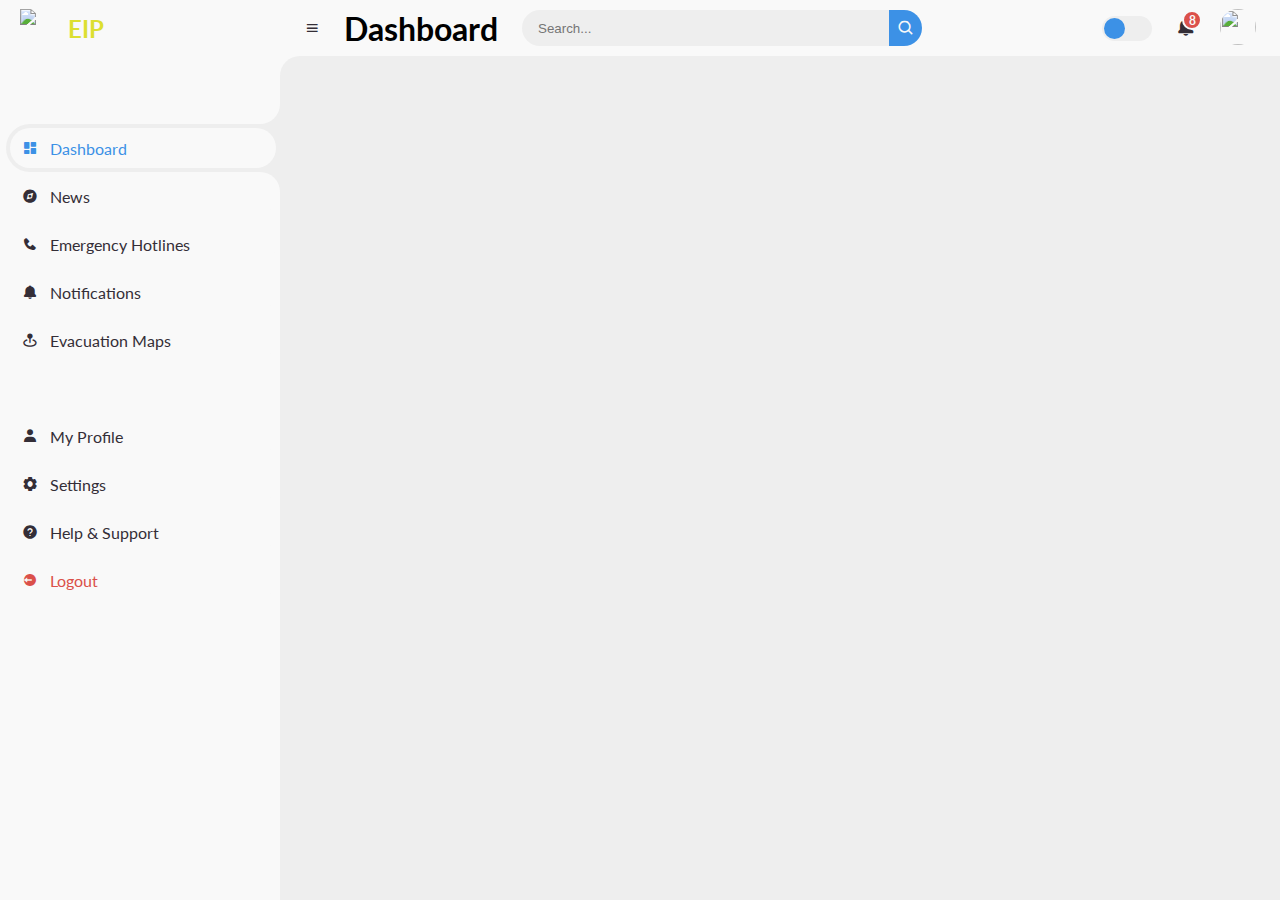
==== index.html @ 66604053 "removed categories" ====
<!DOCTYPE html>
<html lang="en">
<head>
	<meta charset="UTF-8">
	<meta name="viewport" content="width=device-width, initial-scale=1.0">

	<!-- Boxicons -->
	<link href='https://unpkg.com/boxicons@2.0.9/css/boxicons.min.css' rel='stylesheet'>
	<!-- My CSS -->
	<link rel="stylesheet" href="style.css">

	<title>Earthquake Information Hub</title>
</head>
<body>


	<!-- SIDEBAR -->
	<section id="sidebar">
		<a href="#" class="brand">
			<img class="icon" src="dbti.png"></img>
			<span id="logo" class="main-text">EIP</span>
		</a>
		<ul class="side-menu top">
			<li class="active">
				<a id="dashboard" href="#">
					<i class='bx bxs-dashboard' ></i>
					<span class="text">Dashboard</span>
				</a>
			</li>
			<li>
				<a id="news" href="#">
					<i class='bx bxs-compass' ></i>
					<span class="text">News</span>
				</a>
			</li>
			<li>
				<a id="hotlines" href="#">
					<i class='bx bxs-phone' ></i>
					<span class="text">Emergency Hotlines</span>
				</a>
			</li>
			<li>
				<a id="notifications" href="#">
					<i class='bx bxs-bell' ></i>
					<span class="text">Notifications</span>
				</a>
			</li>
			<li>
				<a id="maps" href="#">
					<i class='bx bxs-map-pin' ></i>
					<span class="text">Evacuation Maps</span>
				</a>
			</li>
		</ul>
		<ul class="side-menu">
			<li>
				<a href="#">
					<i class='bx bxs-user' ></i>
					<span class="text">My Profile</span>
				</a>
			</li>
			<li>
				<a href="#">
					<i class='bx bxs-cog' ></i>
					<span class="text">Settings</span>
				</a>
			</li>
			<li>
				<a href="#">
					<i class='bx bxs-help-circle' ></i>
					<span class="text">Help & Support</span>
				</a>
			</li>
			<li>
				<a href="#" class="logout">
					<i class='bx bxs-log-out-circle' ></i>
					<span class="text">Logout</span>
				</a>
			</li>
		</ul>
	</section>
	<!-- SIDEBAR -->

	<!-- CONTENT -->
	<section id="content">
		<!-- NAVBAR -->
		<nav>
			<i class='bx bx-menu' ></i>
			<div class="header-title">
				<h1 id="headerText">yes</h1>
			</div>
			<form action="#">
				<div class="form-input">
					<input type="search" placeholder="Search...">
					<button type="submit" class="search-btn"><i class='bx bx-search' ></i></button>
				</div>
			</form>
			<input type="checkbox" id="switch-mode" hidden>
			<label for="switch-mode" class="switch-mode"></label>
			<a href="#" class="notification">
				<i id="notifications2" class='bx bxs-bell' ></i>
				<span class="num">8</span>
			</a>
			<a href="#" class="profile">
				<img src="img/final.png">
			</a>
		</nav>
		<!-- NAVBAR -->

		<!-- MAIN -->
		<main>
			<!-- DASHBOARD MAIN-->
			<div id="main-dashboard">
				<div class="head-title">
					<div class="left">
					</div>
				</div>
			</div>
			<div id="main-news">
				<div class="head-title">
					<div class="left">
						<div id="newsContainer">
							<iframe id="box-info" src="https://earthquake.phivolcs.dost.gov.ph/" frameborder="0" allowfullscreen>No iframes</iframe>
						</div>
					</div>
				</div>
			</div>
			<div id="main-hotlines">
				<div class="head-title">
					<div class="left">
						<div id="hotlines">
						</div>
					</div>
				</div>
			</div>
			<div id="main-notifications">
				<div class="head-title">
					<div class="left">
					</div>
				</div>
			</div>
			<div id="main-maps">
				<div class="head-title">
					<iframe id="box-info" src="AR-105.jpg" frameborder="0" allowfullscreen>
					</iframe>
					<div class="left">
					</div>
				</div>
			</div>

		</main>
		<!-- MAIN -->
	</section>
	<!-- CONTENT -->
	

	<script src="script.js"></script>
</body>
</html>
---- style.css ----
@import url('https://fonts.googleapis.com/css2?family=Lato:wght@400;700&family=Poppins:wght@400;500;600;700&display=swap');

* {
	margin: 0;
	padding: 0;
	box-sizing: border-box;
}

a {
	text-decoration: none;
}

li {
	list-style: none;
}

:root {
	--poppins: 'Poppins', sans-serif;
	--lato: 'Lato', sans-serif;

	--light: #F9F9F9;
	--blue: #3C91E6;
	--light-blue: #CFE8FF;
	--grey: #eee;
	--dark-grey: #AAAAAA;
	--dark: #342E37;
	--red: #DB504A;
	--yellow: #FFCE26;
	--light-yellow: #FFF2C6;
	--orange: #FD7238;
	--light-orange: #FFE0D3;
}

html {
	overflow-x: hidden;
}

body.dark {
	--light: #0C0C1E;
	--grey: #060714;
	--dark: #FBFBFB;
}

body {
	background: var(--grey);
	overflow-x: hidden;
}

/* NEWS */
/* Basic styling for news articles */
.newsArticle {
	margin-bottom: 20px;
	padding: 10px;
	border: 1px solid #ccc;
	border-radius: 5px;
  }
  
  .newsTitle {
	font-size: 18px;
	font-weight: bold;
	margin-bottom: 5px;
  }
  
  .newsDescription {
	font-size: 16px;
	color: #333;
  }
  
  .newsSource {
	font-size: 14px;
	color: #666;
  }
  



/* SIDEBAR */
#sidebar {
	position: fixed;
	top: 0;
	left: 0;
	width: 280px;
	height: 100%;
	background: var(--light);
	z-index: 2000;
	font-family: var(--lato);
	transition: .3s ease;
	overflow-x: hidden;
	scrollbar-width: none;
}
#sidebar::--webkit-scrollbar {
	display: none;
}
#sidebar.hide {
	width: 60px;
}
#sidebar .main-text {
	color: #DCDF31;
}
#sidebar .brand {
	font-size: 24px;
	font-weight: 700;
	height: 56px;
	display: flex;
	align-items: center;
	color: var(--blue);
	position: sticky;
	top: 0;
	left: 0;
	background: var(--light);
	z-index: 500;
	padding-bottom: 20px;
	box-sizing: content-box;
}
#sidebar .brand .bx {
	min-width: 60px;
	display: flex;
	justify-content: center;
}
#sidebar .icon {
	min-width: 38px;
	min-height: 38px;
	max-width: 38px;
	max-height: 38px;
	margin: 20px;
	margin-right: 10px;
}

#sidebar .side-menu {
	width: 100%;
	margin-top: 48px;
}
#sidebar .side-menu li {
	height: 48px;
	background: transparent;
	margin-left: 6px;
	border-radius: 48px 0 0 48px;
	padding: 4px;
}
#sidebar .side-menu li.active {
	background: var(--grey);
	position: relative;
}
#sidebar .side-menu li.active::before {
	content: '';
	position: absolute;
	width: 40px;
	height: 40px;
	border-radius: 50%;
	top: -40px;
	right: 0;
	box-shadow: 20px 20px 0 var(--grey);
	z-index: -1;
}
#sidebar .side-menu li.active::after {
	content: '';
	position: absolute;
	width: 40px;
	height: 40px;
	border-radius: 50%;
	bottom: -40px;
	right: 0;
	box-shadow: 20px -20px 0 var(--grey);
	z-index: -1;
}
#sidebar .side-menu li a {
	width: 100%;
	height: 100%;
	background: var(--light);
	display: flex;
	align-items: center;
	border-radius: 48px;
	font-size: 16px;
	color: var(--dark);
	white-space: nowrap;
	overflow-x: hidden;
}
#sidebar .side-menu.top li.active a {
	color: var(--blue);
}
#sidebar.hide .side-menu li a {
	width: calc(48px - (4px * 2));
	transition: width .3s ease;
}
#sidebar .side-menu li a.logout {
	color: var(--red);
}
#sidebar .side-menu.top li a:hover {
	color: var(--blue);
}
#sidebar .side-menu li a .bx {
	min-width: calc(60px  - ((4px + 6px) * 2));
	display: flex;
	justify-content: center;
}
/* SIDEBAR */





/* CONTENT */
#content {
	position: relative;
	width: calc(100% - 280px);
	left: 280px;
	transition: .3s ease;
}
#sidebar.hide ~ #content {
	width: calc(100% - 60px);
	left: 60px;
}




/* NAVBAR */
#content nav {
	height: 56px;
	background: var(--light);
	padding: 0 24px;
	display: flex;
	align-items: center;
	grid-gap: 24px;
	font-family: var(--lato);
	position: sticky;
	top: 0;
	left: 0;
	z-index: 1000;
}
#content nav::before {
	content: '';
	position: absolute;
	width: 40px;
	height: 40px;
	bottom: -40px;
	left: 0;
	border-radius: 50%;
	box-shadow: -20px -20px 0 var(--light);
}
#content nav a {
	color: var(--dark);
}
#content nav .bx.bx-menu {
	cursor: pointer;
	color: var(--dark);
}
#content nav .nav-link {
	font-size: 16px;
	transition: .3s ease;
}
#content nav .nav-link:hover {
	color: var(--blue);
}
#content nav form {
	max-width: 400px;
	width: 100%;
	margin-right: auto;
}
#content nav form .form-input {
	display: flex;
	align-items: center;
	height: 36px;
}
#content nav form .form-input input {
	flex-grow: 1;
	padding: 0 16px;
	height: 100%;
	border: none;
	background: var(--grey);
	border-radius: 36px 0 0 36px;
	outline: none;
	width: 100%;
	color: var(--dark);
}
#content nav form .form-input button {
	width: 36px;
	height: 100%;
	display: flex;
	justify-content: center;
	align-items: center;
	background: var(--blue);
	color: var(--light);
	font-size: 18px;
	border: none;
	outline: none;
	border-radius: 0 36px 36px 0;
	cursor: pointer;
}
#content nav .notification {
	font-size: 20px;
	position: relative;
}
#content nav .notification .num {
	position: absolute;
	top: -6px;
	right: -6px;
	width: 20px;
	height: 20px;
	border-radius: 50%;
	border: 2px solid var(--light);
	background: var(--red);
	color: var(--light);
	font-weight: 700;
	font-size: 12px;
	display: flex;
	justify-content: center;
	align-items: center;
}
#content nav .profile img {
	width: 36px;
	height: 36px;
	object-fit: cover;
	border-radius: 50%;
}
#content nav .switch-mode {
	display: block;
	min-width: 50px;
	height: 25px;
	border-radius: 25px;
	background: var(--grey);
	cursor: pointer;
	position: relative;
}
#content nav .switch-mode::before {
	content: '';
	position: absolute;
	top: 2px;
	left: 2px;
	bottom: 2px;
	width: calc(25px - 4px);
	background: var(--blue);
	border-radius: 50%;
	transition: all .3s ease;
}
#content nav #switch-mode:checked + .switch-mode::before {
	left: calc(100% - (25px - 4px) - 2px);
}
/* NAVBAR */





/* MAIN */
#content main {
	width: 100%;
	padding: 36px 24px;
	font-family: var(--poppins);
	max-height: calc(100vh - 56px);
	overflow-y: auto;
}
#content main .head-title {
	display: flex;
	align-items: center;
	justify-content: space-between;
	grid-gap: 16px;
	flex-wrap: wrap;
}
#content main .head-title .left h1 {
	font-size: 36px;
	font-weight: 600;
	margin-bottom: 10px;
	color: var(--dark);
}
#content main .head-title .left iframe {
	display: flex;
	flex-wrap: wrap;
	align-items: center;
	height: 10000px;
	min-width: 1000px;
	margin:0;
	auto;	
}
#content main .head-title .left .breadcrumb {
	display: flex;
	align-items: center;
	grid-gap: 16px;
}
#content main .head-title .left .breadcrumb li {
	color: var(--dark);
}
#content main .head-title .left .breadcrumb li a {
	color: var(--dark-grey);
	pointer-events: none;
}
#content main .head-title .left .breadcrumb li a.active {
	color: var(--blue);
	pointer-events: unset;
}
#content main .head-title .btn-download {
	height: 36px;
	padding: 0 16px;
	border-radius: 36px;
	background: var(--blue);
	color: var(--light);
	display: flex;
	justify-content: center;
	align-items: center;
	grid-gap: 10px;
	font-weight: 500;
}




#content main .box-info {
	display: grid;
	grid-template-columns: repeat(auto-fit, minmax(240px, 1fr));
	grid-gap: 24px;
	margin-top: 36px;
}
#content main .box-info li {
	padding: 24px;
	background: var(--light);
	border-radius: 20px;
	display: flex;
	align-items: center;
	grid-gap: 24px;
}
#content main .box-info li .bx {
	width: 80px;
	height: 80px;
	border-radius: 10px;
	font-size: 36px;
	display: flex;
	justify-content: center;
	align-items: center;
}
#content main .box-info li:nth-child(1) .bx {
	background: var(--light-blue);
	color: var(--blue);
}
#content main .box-info li:nth-child(2) .bx {
	background: var(--light-yellow);
	color: var(--yellow);
}
#content main .box-info li:nth-child(3) .bx {
	background: var(--light-orange);
	color: var(--orange);
}
#content main .box-info li .text h3 {
	font-size: 24px;
	font-weight: 600;
	color: var(--dark);
}
#content main .box-info li .text p {
	color: var(--dark);	
}





#content main .table-data {
	display: flex;
	flex-wrap: wrap;
	grid-gap: 24px;
	margin-top: 24px;
	width: 100%;
	color: var(--dark);
}
#content main .table-data > div {
	border-radius: 20px;
	background: var(--light);
	padding: 24px;
	overflow-x: auto;
}
#content main .table-data .head {
	display: flex;
	align-items: center;
	grid-gap: 16px;
	margin-bottom: 24px;
}
#content main .table-data .head h3 {
	margin-right: auto;
	font-size: 24px;
	font-weight: 600;
}
#content main .table-data .head .bx {
	cursor: pointer;
}

#content main .table-data .order {
	flex-grow: 1;
	flex-basis: 500px;
}
#content main .table-data .order table {
	width: 100%;
	border-collapse: collapse;
}
#content main .table-data .order table th {
	padding-bottom: 12px;
	font-size: 13px;
	text-align: left;
	border-bottom: 1px solid var(--grey);
}
#content main .table-data .order table td {
	padding: 16px 0;
}
#content main .table-data .order table tr td:first-child {
	display: flex;
	align-items: center;
	grid-gap: 12px;
	padding-left: 6px;
}
#content main .table-data .order table td img {
	width: 36px;
	height: 36px;
	border-radius: 50%;
	object-fit: cover;
}
#content main .table-data .order table tbody tr:hover {
	background: var(--grey);
}
#content main .table-data .order table tr td .status {
	font-size: 10px;
	padding: 6px 16px;
	color: var(--light);
	border-radius: 20px;
	font-weight: 700;
}
#content main .table-data .order table tr td .status.completed {
	background: var(--blue);
}
#content main .table-data .order table tr td .status.process {
	background: var(--yellow);
}
#content main .table-data .order table tr td .status.pending {
	background: var(--orange);
}


#content main .table-data .todo {
	flex-grow: 1;
	flex-basis: 300px;
}
#content main .table-data .todo .todo-list {
	width: 100%;
}
#content main .table-data .todo .todo-list li {
	width: 100%;
	margin-bottom: 16px;
	background: var(--grey);
	border-radius: 10px;
	padding: 14px 20px;
	display: flex;
	justify-content: space-between;
	align-items: center;
}
#content main .table-data .todo .todo-list li .bx {
	cursor: pointer;
}
#content main .table-data .todo .todo-list li.completed {
	border-left: 10px solid var(--blue);
}
#content main .table-data .todo .todo-list li.not-completed {
	border-left: 10px solid var(--orange);
}
#content main .table-data .todo .todo-list li:last-child {
	margin-bottom: 0;
}
/* MAIN */
/* CONTENT */









@media screen and (max-width: 768px) {
	#sidebar {
		width: 200px;
	}

	#content {
		width: calc(100% - 60px);
		left: 200px;
	}

	#content nav .nav-link {
		display: none;
	}
}






@media screen and (max-width: 576px) {
	#content nav form .form-input input {
		display: none;
	}

	#content nav form .form-input button {
		width: auto;
		height: auto;
		background: transparent;
		border-radius: none;
		color: var(--dark);
	}

	#content nav form.show .form-input input {
		display: block;
		width: 100%;
	}
	#content nav form.show .form-input button {
		width: 36px;
		height: 100%;
		border-radius: 0 36px 36px 0;
		color: var(--light);
		background: var(--red);
	}

	#content nav form.show ~ .notification,
	#content nav form.show ~ .profile {
		display: none;
	}

	#content main .box-info {
		grid-template-columns: 1fr;
	}

	#content main .table-data .head {
		min-width: 420px;
	}
	#content main .table-data .order table {
		min-width: 420px;
	}
	#content main .table-data .todo .todo-list {
		min-width: 420px;
	}
}
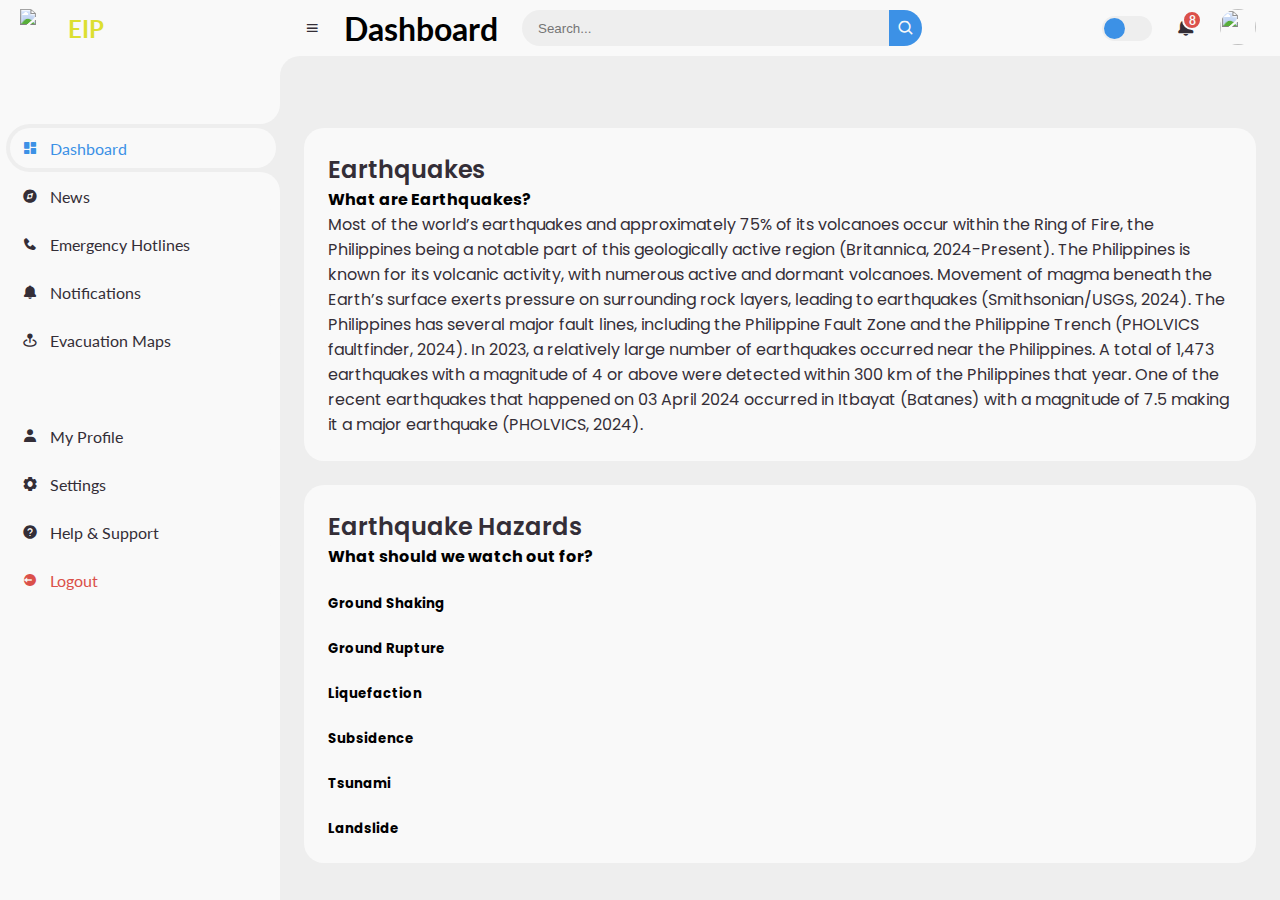
==== commit dd1d51c9: "dashboard text" ====
--- a/index.html
+++ b/index.html
@@ -9,6 +9,31 @@
 	<!-- My CSS -->
 	<link rel="stylesheet" href="style.css">
 
+	<script src="https://www.gstatic.com/firebasejs/ui/6.0.1/firebase-ui-auth.js"></script>
+	<link type="text/css" rel="stylesheet" href="https://www.gstatic.com/firebasejs/ui/6.0.1/firebase-ui-auth.css" />
+
+	<script>
+		import { initializeApp } from "firebase/app";
+		import { getAnalytics } from "firebase/analytics";
+// TODO: Add SDKs for Firebase products that you want to use
+// https://firebase.google.com/docs/web/setup#available-libraries
+
+// Your web app's Firebase configuration
+// For Firebase JS SDK v7.20.0 and later, measurementId is optional
+		const firebaseConfig = {
+		apiKey: "AIzaSyAAg3RTHTTGwPERsE7xvZ3ZoMmLs7bPCAk",
+		authDomain: "earthquake-information-hub.firebaseapp.com",
+		databaseURL: "https://earthquake-information-hub-default-rtdb.asia-southeast1.firebasedatabase.app",
+		projectId: "earthquake-information-hub",
+		storageBucket: "earthquake-information-hub.appspot.com",
+		messagingSenderId: "1007937255833",
+		appId: "1:1007937255833:web:a8c5d198623db545fb7b08",
+		measurementId: "G-G48E5YER2M"
+		};
+		// Initialize Firebase
+		const app = initializeApp(firebaseConfig);
+		const analytics = getAnalytics(app);
+	</script>
 	<title>Earthquake Information Hub</title>
 </head>
 <body>
@@ -17,7 +42,7 @@
 	<!-- SIDEBAR -->
 	<section id="sidebar">
 		<a href="#" class="brand">
-			<img class="icon" src="dbti.png"></img>
+			<img class="icon" src="img/dbti.png"></img>
 			<span id="logo" class="main-text">EIP</span>
 		</a>
 		<ul class="side-menu top">
@@ -85,9 +110,9 @@
 	<section id="content">
 		<!-- NAVBAR -->
 		<nav>
-			<i class='bx bx-menu' ></i>
+			<i class='bx bx-menu'></i>
 			<div class="header-title">
-				<h1 id="headerText">yes</h1>
+				<h1 id="headerText"></h1>
 			</div>
 			<form action="#">
 				<div class="form-input">
@@ -113,6 +138,64 @@
 			<div id="main-dashboard">
 				<div class="head-title">
 					<div class="left">
+						<ul class="box-info">
+							<li>
+								<span class="text">
+									<h3>Earthquakes</h3>
+									<h4>What are Earthquakes?</h4>
+									<p>Most of the world’s earthquakes and approximately 75% of its volcanoes occur within the Ring of Fire, the Philippines being a notable part of this geologically active region (Britannica, 2024-Present).  The Philippines is known for its volcanic activity, with numerous active and dormant volcanoes. Movement of magma beneath the Earth’s surface exerts pressure on surrounding rock layers, leading to earthquakes (Smithsonian/USGS, 2024).
+										The Philippines has several major fault lines, including the Philippine Fault Zone and the Philippine Trench (PHOLVICS faultfinder, 2024). In 2023, a relatively large number of earthquakes occurred near the Philippines. A total of 1,473 earthquakes with a magnitude of 4 or above were detected within 300 km of the Philippines that year. One of the recent earthquakes that happened on 03 April 2024 occurred in Itbayat (Batanes) with a magnitude of 7.5 making it a major earthquake (PHOLVICS, 2024).
+										</p>
+								</span>
+							</li>
+							<li>
+								<span class="text">
+									<h3>Earthquake Hazards</h3>
+									<h4>What should we watch out for?</h4>
+									<p>
+										
+									</p>
+									<br>
+									<h5>Ground Shaking</h5>
+									<p>
+										<!--text-->
+									</p>
+									<br>
+									<h5>Ground Rupture</h5>
+									<p>
+										<!--text-->
+									</p>
+									<br>
+									<h5>Liquefaction</h5>
+									<p>
+										<!--text-->
+									</p>
+									<br>
+									<h5>Subsidence</h5>
+									<p>
+										<!--text-->
+									</p>
+									<br>
+									<h5>Tsunami</h5>
+									<p>
+										<!--text-->
+									</p>
+									<br>
+									<h5>Landslide</h5>
+									<p>
+										<!--text-->
+									</p>
+								</span>
+							</li>
+							
+							<div class="table-data">
+								<div class="order">
+									<div class="head">
+										<h1>
+									</div>
+								</div>
+							</div>							
+						</ul>
 					</div>
 				</div>
 			</div>
@@ -129,6 +212,43 @@
 				<div class="head-title">
 					<div class="left">
 						<div id="hotlines">
+							<ul class="box-info">
+								<li>
+									<i class='bx bxs-hot'></i>
+									<span class="text">
+										<h2>Bureau of Fire Protection</h2>
+										<p>Firefighting, Fire Prevention</p>
+										<p>8818-5150/8816-2553</p>
+									</span>
+								</li>
+								<li>
+									<i class='bx bxs-alarm-exclamation'></i>
+									<span class="text">
+										<h2>National Disaster Risk Reduction Management Council</h2>
+										<p>Emergency Shits</p>
+										<p>(02) 911-5061 | (02) 911-5062 | (02) 911-5063</p>
+										<p>(02) 911-5064 | (02) 911-5065 | (02) 911-1406</p>
+										<p>(02) 911-1873 | (02) 912-2665 | (02) 912-5668</p>
+										</pre>
+									</span>
+								</li>
+								<li>
+									<i class='bx bxs-building-house'></i>
+									<span class="text">
+										<h2>Makati City Hall Trunkline</h2>
+										<p>FConnecting all departments/offices</p>
+										<p>8870-1000</p>
+									</span>
+								</li>
+								<li>
+									<i class='bx bxs-first-aid'></i>
+									<span class="text">
+										<h2>Philippine Red Cross</h2>
+										<p>Hotline: 143</p>
+										<p>Trunkline: (+63 2) 8790-2300</p>
+									</span>
+								</li>
+							</ul>
 						</div>
 					</div>
 				</div>
@@ -141,9 +261,15 @@
 			</div>
 			<div id="main-maps">
 				<div class="head-title">
-					<iframe id="box-info" src="AR-105.jpg" frameborder="0" allowfullscreen>
-					</iframe>
-					<div class="left">
+					<div class="left">
+						<div class="container">
+							<select id="image-select">
+								<option value="img/AR-105.jpg">MAP 1</option>
+								<option value="img/final.png">MAP 2</option>
+								<!-- Add more options as needed -->
+							</select>
+							<img id="display-image" src="img/AR-105.jpg">
+						</div>
 					</div>
 				</div>
 			</div>
--- a/style.css
+++ b/style.css
@@ -211,6 +211,17 @@
 	left: 60px;
 }
 
+.container {
+    max-width: 1050px;
+    margin: 0 auto;
+    padding: 20px;
+}
+
+#pdfViewer {
+    width: 100%;
+    height: 600px; /* Adjust height as needed */
+    border: 1px solid #ccc;
+}
 
 
 
@@ -368,9 +379,9 @@
 	flex-wrap: wrap;
 	align-items: center;
 	height: 10000px;
-	min-width: 1000px;
+	min-width: 1050px;
 	margin:0;
-	auto;	
+	background-color: white;
 }
 #content main .head-title .left .breadcrumb {
 	display: flex;
@@ -406,19 +417,22 @@
 
 #content main .box-info {
 	display: grid;
-	grid-template-columns: repeat(auto-fit, minmax(240px, 1fr));
+	grid-template-columns: 1fr; /* Change to 1fr to make it take up full width */
 	grid-gap: 24px;
 	margin-top: 36px;
-}
-#content main .box-info li {
+  }
+  
+  #content main .box-info li {
+	width: 100%; /* Ensure each item takes up the full width */
 	padding: 24px;
 	background: var(--light);
 	border-radius: 20px;
 	display: flex;
 	align-items: center;
 	grid-gap: 24px;
-}
-#content main .box-info li .bx {
+  }
+  
+  #content main .box-info li .bx {
 	width: 80px;
 	height: 80px;
 	border-radius: 10px;
@@ -426,10 +440,12 @@
 	display: flex;
 	justify-content: center;
 	align-items: center;
-}
+  }
+  
+/*icon colors*/
 #content main .box-info li:nth-child(1) .bx {
-	background: var(--light-blue);
-	color: var(--blue);
+	background: var(--light-orange);
+	color: var(--orange);
 }
 #content main .box-info li:nth-child(2) .bx {
 	background: var(--light-yellow);
@@ -445,6 +461,9 @@
 	color: var(--dark);
 }
 #content main .box-info li .text p {
+	color: var(--dark);	
+}
+#content main .box-info li .text pre {
 	color: var(--dark);	
 }
 
@@ -562,12 +581,37 @@
 }
 /* MAIN */
 /* CONTENT */
-
-
-
-
-
-
+main {
+	background-image: url('img/bg-img.png');
+	background-size: cover;
+	position: relative;
+	height: 100vh; /* Adjust the height as needed */
+	overflow: hidden;
+	top: 0;
+	left: 0;
+	right: 0;
+	bottom: 0;
+	/*filter: blur(5px); /* Adjust the blur amount as needed */
+}
+
+
+#main-maps img{
+	display: flex;
+	flex-wrap: wrap;
+	align-items: center;
+	height: 100%;
+	width: 100%;
+	margin:0;
+	background-color: white;
+}
+
+.box-info {
+	align-items: center;
+}
+
+#text {
+	padding: 50px;
+}
 
 
 
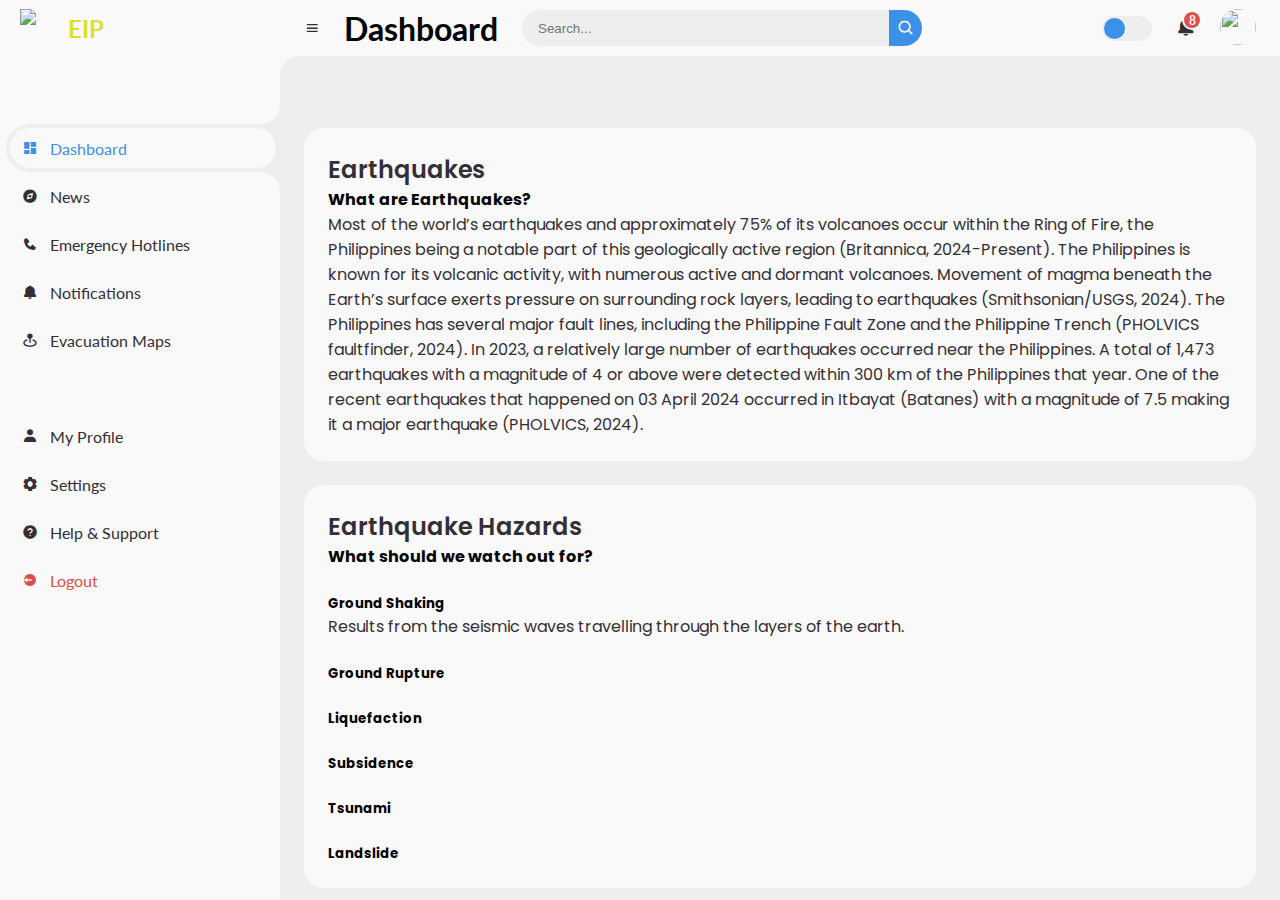
==== commit 9e4446bc: "save" ====
--- a/index.html
+++ b/index.html
@@ -20,16 +20,6 @@
 
 // Your web app's Firebase configuration
 // For Firebase JS SDK v7.20.0 and later, measurementId is optional
-		const firebaseConfig = {
-		apiKey: "AIzaSyAAg3RTHTTGwPERsE7xvZ3ZoMmLs7bPCAk",
-		authDomain: "earthquake-information-hub.firebaseapp.com",
-		databaseURL: "https://earthquake-information-hub-default-rtdb.asia-southeast1.firebasedatabase.app",
-		projectId: "earthquake-information-hub",
-		storageBucket: "earthquake-information-hub.appspot.com",
-		messagingSenderId: "1007937255833",
-		appId: "1:1007937255833:web:a8c5d198623db545fb7b08",
-		measurementId: "G-G48E5YER2M"
-		};
 		// Initialize Firebase
 		const app = initializeApp(firebaseConfig);
 		const analytics = getAnalytics(app);
@@ -152,18 +142,18 @@
 								<span class="text">
 									<h3>Earthquake Hazards</h3>
 									<h4>What should we watch out for?</h4>
-									<p>
+									<br>
+									<h5>Ground Shaking</h5>
+									<p>
+										<!--text-->
+										Results from the  seismic waves travelling through the layers of the earth. 
+										<!--look for resrouces mamaya-->
+									</p>
+									<br>
+									<h5>Ground Rupture</h5>
+									<p>
+										<!--text-->
 										
-									</p>
-									<br>
-									<h5>Ground Shaking</h5>
-									<p>
-										<!--text-->
-									</p>
-									<br>
-									<h5>Ground Rupture</h5>
-									<p>
-										<!--text-->
 									</p>
 									<br>
 									<h5>Liquefaction</h5>
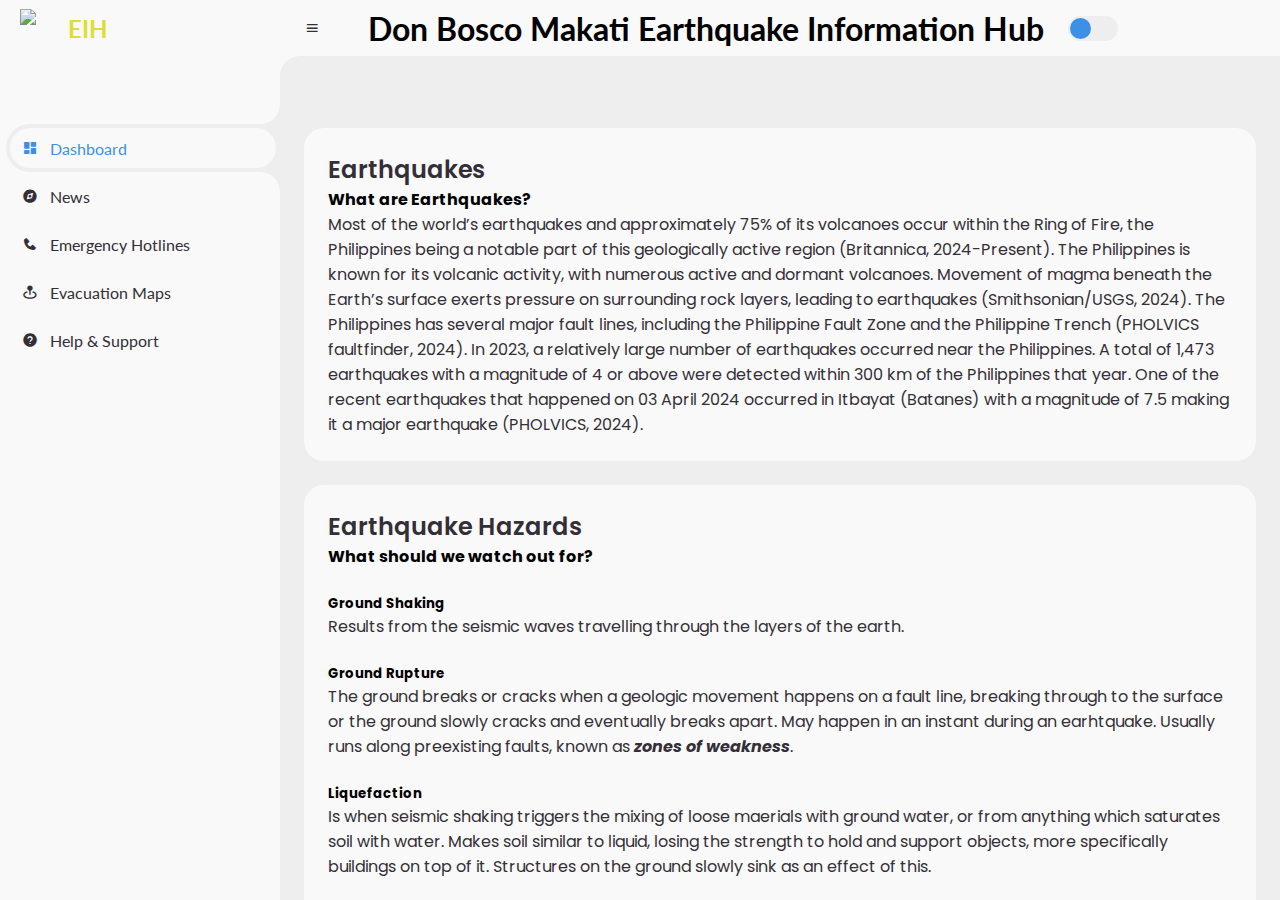
==== commit 5147b3bc: "final change" ====
--- a/index.html
+++ b/index.html
@@ -9,22 +9,9 @@
 	<!-- My CSS -->
 	<link rel="stylesheet" href="style.css">
 
-	<script src="https://www.gstatic.com/firebasejs/ui/6.0.1/firebase-ui-auth.js"></script>
-	<link type="text/css" rel="stylesheet" href="https://www.gstatic.com/firebasejs/ui/6.0.1/firebase-ui-auth.css" />
-
-	<script>
-		import { initializeApp } from "firebase/app";
-		import { getAnalytics } from "firebase/analytics";
-// TODO: Add SDKs for Firebase products that you want to use
-// https://firebase.google.com/docs/web/setup#available-libraries
-
-// Your web app's Firebase configuration
-// For Firebase JS SDK v7.20.0 and later, measurementId is optional
-		// Initialize Firebase
-		const app = initializeApp(firebaseConfig);
-		const analytics = getAnalytics(app);
-	</script>
 	<title>Earthquake Information Hub</title>
+	<link rel="icon" href="dbti.png" type="image/x-icon">
+
 </head>
 <body>
 
@@ -33,7 +20,7 @@
 	<section id="sidebar">
 		<a href="#" class="brand">
 			<img class="icon" src="img/dbti.png"></img>
-			<span id="logo" class="main-text">EIP</span>
+			<span id="logo" class="main-text">EIH</span>
 		</a>
 		<ul class="side-menu top">
 			<li class="active">
@@ -55,41 +42,15 @@
 				</a>
 			</li>
 			<li>
-				<a id="notifications" href="#">
-					<i class='bx bxs-bell' ></i>
-					<span class="text">Notifications</span>
-				</a>
-			</li>
-			<li>
 				<a id="maps" href="#">
 					<i class='bx bxs-map-pin' ></i>
 					<span class="text">Evacuation Maps</span>
 				</a>
 			</li>
-		</ul>
-		<ul class="side-menu">
 			<li>
-				<a href="#">
-					<i class='bx bxs-user' ></i>
-					<span class="text">My Profile</span>
-				</a>
-			</li>
-			<li>
-				<a href="#">
-					<i class='bx bxs-cog' ></i>
-					<span class="text">Settings</span>
-				</a>
-			</li>
-			<li>
-				<a href="#">
+				<a id="help" href="#">
 					<i class='bx bxs-help-circle' ></i>
 					<span class="text">Help & Support</span>
-				</a>
-			</li>
-			<li>
-				<a href="#" class="logout">
-					<i class='bx bxs-log-out-circle' ></i>
-					<span class="text">Logout</span>
 				</a>
 			</li>
 		</ul>
@@ -104,20 +65,12 @@
 			<div class="header-title">
 				<h1 id="headerText"></h1>
 			</div>
-			<form action="#">
-				<div class="form-input">
-					<input type="search" placeholder="Search...">
-					<button type="submit" class="search-btn"><i class='bx bx-search' ></i></button>
-				</div>
-			</form>
+			<div class="header-title">
+				<h1 id="title">Don Bosco Makati Earthquake Information Hub</h1>
+			</div>
 			<input type="checkbox" id="switch-mode" hidden>
 			<label for="switch-mode" class="switch-mode"></label>
-			<a href="#" class="notification">
-				<i id="notifications2" class='bx bxs-bell' ></i>
-				<span class="num">8</span>
-			</a>
 			<a href="#" class="profile">
-				<img src="img/final.png">
 			</a>
 		</nav>
 		<!-- NAVBAR -->
@@ -131,8 +84,8 @@
 						<ul class="box-info">
 							<li>
 								<span class="text">
-									<h3>Earthquakes</h3>
-									<h4>What are Earthquakes?</h4>
+									<h3 id="h3">Earthquakes</h3>
+									<h4 id="h4">What are Earthquakes?</h4>
 									<p>Most of the world’s earthquakes and approximately 75% of its volcanoes occur within the Ring of Fire, the Philippines being a notable part of this geologically active region (Britannica, 2024-Present).  The Philippines is known for its volcanic activity, with numerous active and dormant volcanoes. Movement of magma beneath the Earth’s surface exerts pressure on surrounding rock layers, leading to earthquakes (Smithsonian/USGS, 2024).
 										The Philippines has several major fault lines, including the Philippine Fault Zone and the Philippine Trench (PHOLVICS faultfinder, 2024). In 2023, a relatively large number of earthquakes occurred near the Philippines. A total of 1,473 earthquakes with a magnitude of 4 or above were detected within 300 km of the Philippines that year. One of the recent earthquakes that happened on 03 April 2024 occurred in Itbayat (Batanes) with a magnitude of 7.5 making it a major earthquake (PHOLVICS, 2024).
 										</p>
@@ -140,48 +93,151 @@
 							</li>
 							<li>
 								<span class="text">
-									<h3>Earthquake Hazards</h3>
-									<h4>What should we watch out for?</h4>
-									<br>
-									<h5>Ground Shaking</h5>
-									<p>
-										<!--text-->
-										Results from the  seismic waves travelling through the layers of the earth. 
+									<h3 id="h3">Earthquake Hazards</h3>
+									<h4 id="h4">What should we watch out for?</h4>
+									<br>
+									<h5 id="h5">Ground Shaking</h5>
+									<p>
+										<!--text-->
+										Results from the seismic waves travelling through the layers of the earth. 
 										<!--look for resrouces mamaya-->
 									</p>
 									<br>
-									<h5>Ground Rupture</h5>
-									<p>
-										<!--text-->
-										
-									</p>
-									<br>
-									<h5>Liquefaction</h5>
-									<p>
-										<!--text-->
-									</p>
-									<br>
-									<h5>Subsidence</h5>
-									<p>
-										<!--text-->
-									</p>
-									<br>
-									<h5>Tsunami</h5>
-									<p>
-										<!--text-->
-									</p>
-									<br>
-									<h5>Landslide</h5>
-									<p>
-										<!--text-->
+									<h5 id="h5">Ground Rupture</h5>
+									<p>
+										<!--text-->
+										The ground breaks or cracks when a geologic movement happens on a fault line, breaking through to the surface or the ground slowly cracks and eventually breaks apart. May happen in an instant during an earhtquake. Usually runs along preexisting faults, known as <i><b>zones of weakness</b></i>.
+										<!-- done -->
+									</p>
+									<br>
+									<h5 id="h5">Liquefaction</h5>
+									<p>
+										<!--text-->
+										Is when seismic shaking triggers the mixing of loose maerials with ground water, or from anything which saturates soil with water. Makes soil similar to liquid, losing the strength to hold and support objects, more specifically buildings on top of it. Structures on the ground slowly sink as an effect of this.
+										<!-- done -->
+									</p>
+									<br>
+									<h5 id="h5">Subsidence</h5>
+									<p>
+										<!--text-->			
+										Stems from lowering of land, ranging from various causes, one of which are crustal movement from an earthquake which can break certain areas up and cause lowering of elevation which eventually becomes permanent. 
+										<!-- done -->
+									</p>
+									<br>
+									<h5 id="h5">Tsunami</h5>
+									<p>
+										<!--text-->
+										A series of waves generated by sudden displacement caused by undersea landslides and/or earthquakes. Depending on the severity of force impact on the ocean floor, it can cause giant waves on the surface of the water, that can exceed 500 miles per hour, with height and strength being dependent on duration and intensity of the large-scale ocean floor movement. 
+										<!-- can add -->
+									</p>
+									<br>
+									<h5 id="h5">Landslide</h5>
+									<p>
+										<!--text-->
+										Can happen during or after an earthquake after land has been weakend and breaks off due to gravity. Collapse of the land the landsliode stems from can also be because of its soft or frail rock composition and other factors within the area affecting the soil and rock.
+										<!-- done -->
 									</p>
 								</span>
 							</li>
-							
-							<div class="table-data">
-								<div class="order">
-									<div class="head">
-										<h1>
+							<div class="head-title">
+								<div class="left">
+									<ul class="box-info">
+										<li>
+											<span class="text">
+												<h3 id="h3">DROP, COVER, and HOLD ON:</h3>
+													<p>
+														<!-- text -->
+														DROP down onto your hands and knees before the earthquake knocks you down. This position protects you from falling but allows you to still move if necessary.
+														<!-- done -->
+													</p>
+													<br>
+													<p>
+														<!-- text -->
+														COVER your head and neck (and your entire body if possible) underneath a sturdy table or desk. If there is no shelter nearby, get down near an interior wall or next to low-lying furniture that won’t fall on you, and cover your head and neck with your arms and hands.
+														<!-- done -->
+													</p>
+													<br>
+													<p>
+														<!-- text -->
+														HOLD ON to your shelter (or to your head and neck) until the shaking stops. Be prepared to move with your shelter if the shaking shifts it aroundStay inside; DO NOT run outside or to other rooms during an earthquake1.
+														<!-- done -->
+													</p>
+													<br>
+													<h4 id="h4">Additional Safety Measures:</h4>
+													<p>
+														<!-- text -->
+														Move away from glass, hanging objects, and large furniture that could fall within the few seconds before shaking intensifies.
+														<!-- done -->
+													</p>
+													<br>
+													<p>
+														<!-- text -->
+														Watch for falling objects, such as bricks from fireplaces and chimneys, light fixtures, wall hangings, high shelves, and cabinets with doors that could swing open.
+														<!-- done -->
+													</p>
+													<br>
+													<p>
+														<!-- text -->
+														If available nearby, grab something to shield your head and face from falling debris and broken glass.
+														<!-- done -->
+													</p>
+													<br>
+													<p>
+														<!-- text -->
+														If you are in the kitchen, quickly turn off the stove and take cover at the first sign of shaking.
+														<!-- done -->
+													</p>
+													<br>
+													<p>
+														<!-- text -->
+														If you are in bed, hold on and stay there, protecting your head with a pillow. Avoid walking or rolling onto broken glass on the floor.
+														<!-- done -->
+													</p>
+													<br>
+													<p>
+														<!-- text -->
+														DO NOT stand in a doorway; you are safer under a table. In modern houses, doorways are no stronger than any other part of the house, and they do not protect you from the most likely source of injury—falling or flying objects.
+														<!-- done -->
+													</p>
+													<br>
+													<p>
+														<!-- text -->
+														If you are in a high-rise building, drop, cover, and hold on. Move away from windows and outside walls. Stay in the building and DO NOT use the elevators.
+														<!-- done -->
+													</p>
+													<br>
+													<p>
+														<!-- text -->
+														If you are trapped, stay calm. Try to get someone’s attention by tapping on hard or metal parts of the structure. Cover your mouth with your shirt for protection and use a whistle instead of shouting.
+														<!-- done -->
+													</p>
+													<br>
+													<h4 id="h4">Crowded Places:</h4>
+													<p>
+														<!-- text -->
+														If you are inside a crowded place, drop, cover, and hold on. Do not rush for the doorways; others will have the same idea.
+														<!-- done -->
+													</p>
+													<br>
+													<p>
+														<!-- text -->
+														Move away from display shelves containing objects that may fall.
+														<!-- done -->
+													</p>
+													<br>
+													<p>
+														<!-- text -->
+														If possible, take cover and grab something to shield your head and face from falling debris and glass1.
+														<!-- done -->
+													</p>
+													<br>
+													<p>
+														<!-- text -->
+														Remember to stay informed and follow these guidelines to protect yourself and your loved ones during an earthquake. 🌍🛑 1: <a href="https://www.cdc.gov/disasters/earthquakes/during.html">CDC</a> 2: <a href="https://www.ready.gov/earthquakes">Ready.gov</a>
+														<!-- done -->
+													</p>
+											</span>
+										</li>
 									</div>
 								</div>
 							</div>							
@@ -243,25 +299,80 @@
 					</div>
 				</div>
 			</div>
-			<div id="main-notifications">
-				<div class="head-title">
-					<div class="left">
-					</div>
-				</div>
-			</div>
 			<div id="main-maps">
 				<div class="head-title">
 					<div class="left">
 						<div class="container">
 							<select id="image-select">
-								<option value="img/AR-105.jpg">MAP 1</option>
-								<option value="img/final.png">MAP 2</option>
+								<option value="img/2-default.png">Floor 2</option>
+								<option value="img/2-Apsa.png">Floor 2 - APSA</option>
+								<option value="img/2-Comlab.png">Floor 2 - Computer Lab</option>
+								<option value="img/2-Faculty.png">Floor 2 - Faculty Room</option>
+								<option value="img/2-Mechlab.png">Floor 2 - Mech Lab</option>
+								<option value="img/2-Principal_s.png">Floor 2 - Principal's Office</option>
+								<option value="img/2-Tvet-bottom.png">Floor 2 - TVET Left-Wing</option>
+								<option value="img/2-Tvet-top.png">Floor 2 - TVET Right-Wing</option>
+								<option value="img/3-general.png">Floor 3</option>
+								<option value="img/3-11Srugi.png">Floor 3 - 11 Srugi</option>
+								<option value="img/3-11Beltrami.png">Floor 3 - 11 Beltrami</option>
+								<option value="img/3-11Quadrio.png">Floor 3 - 11 Quadrio</option>
+								<option value="img/3-11Sandor.png">Floor 3 - 11 Sandor</option>
+								<option value="img/3-11Marvelli.png">Floor 3 - 11 Marvelli</option>
+								<option value="img/3-11Cimatti.png">Floor 3 - 11 Cimatti</option>
+								<option value="img/3-11Giordani.png">Floor 3 - 11 Giordani</option>
+								<option value="img/3-12Srugi.png">Floor 3 - 12 Srugi</option>
+								<option value="img/3-12Beltrami.png">Floor 3 - 12 Beltrami</option>
+								<option value="img/3-12Quadrio.png">Floor 3 - 12 Quadrio</option>
+								<option value="img/3-12Sandor.png">Floor 3 - 12 Sandor</option>
+								<option value="img/3-12Marvelli.png">Floor 3 - 12 Marvelli</option>
+								<option value="img/3-12Cimatti.png">Floor 3 - 12 Cimatti</option>
+								<option value="img/3-12Giordani.png">Floor 3 - 12 Giordani</option>
+								<option value="img/3-Chapel.png">Floor 3 - Chapel</option>
+								<option value="img/3-Pastoral.png">Floor 3 - Pastoral Office</option>
+								<option value="img/3-publication.png">Floor 3 - Publication Room</option>
+								<option value="img/3-Quaranta.png">Floor 3 - Quaranta Hall</option>
+								<option value="img/3-RSCenter-A.png">Floor 3 - Research Center A</option>
+								<option value="img/3-RS-center-B.png">Floor 3 - Research Center B</option>
+								<option value="img/3-RS-product-Design-Room.png">Floor 3 - Product Design Room</option>
+								<option value="img/3-specialsub.png">Floor 3 - Special Subject Room</option>
+								<option value="img/4-default.png">Floor 4</option>
+								<option value="img/4-bandroom.png">Floor 4 - Band Room</option>
+								<option value="img/4-biolab.png">Floor 4 - Biology Lab</option>
+								<option value="img/4-chemlab.png">Floor 4 - Chemistry Lab</option>
+								<option value="img/4-Earth-sci.png">Floor 4 - Earth Science Lab</option>
+								<option value="img/4-physics-lab.png">Floor 4 - Physics Lab</option>
+								<option value="img/4-robo-lab.png">Floor 4 - Robotics Lab</option>
+								<option value="img/4-braga.png">Floor 4 - Braga Auditorium</option>
+								<option value="img/4-lab-office.png">Floor 4 - Laboratory Office</option>
 								<!-- Add more options as needed -->
 							</select>
-							<img id="display-image" src="img/AR-105.jpg">
+							<img id="display-image" src="img/2-default.png">
 						</div>
 					</div>
 				</div>
+			</div>
+			<div id="main-help">
+				<div class="head-title">
+					<div class="left">
+						<ul class="box-info">
+							<li>
+								<span class="text">
+									<h3 id="h3">Contact Us</h3>
+										<ul>
+											<p>atnellas@donbosco.edu.ph</p>
+											<p>jcbvasquez@donbosco.edu.ph</p>
+											<p>tsmontaos@donbosco.edu.ph</p>
+											<p>rlgtreyes@donbosco.edu.ph</p>
+											<p>jspangilinan@donbosco.edu.ph</p>
+											<p>mabesino@donbosco.edu.ph</p>
+											<br>
+											<p>Don Bosco Makati, Chino Roces Ave., Makati, Phiippines</p>
+										</ul>
+								</span>
+							</li>
+						<ul>
+					</div>
+				</div>			
 			</div>
 
 		</main>
--- a/style.css
+++ b/style.css
@@ -29,6 +29,7 @@
 	--light-yellow: #FFF2C6;
 	--orange: #FD7238;
 	--light-orange: #FFE0D3;
+	--light-red: rgb(216, 84, 84);
 }
 
 html {
@@ -455,6 +456,10 @@
 	background: var(--light-orange);
 	color: var(--orange);
 }
+#content main .box-info li:nth-child(4) .bx {
+	background: var(--light-red);
+	color: var(--orange);
+}
 #content main .box-info li .text h3 {
 	font-size: 24px;
 	font-weight: 600;
